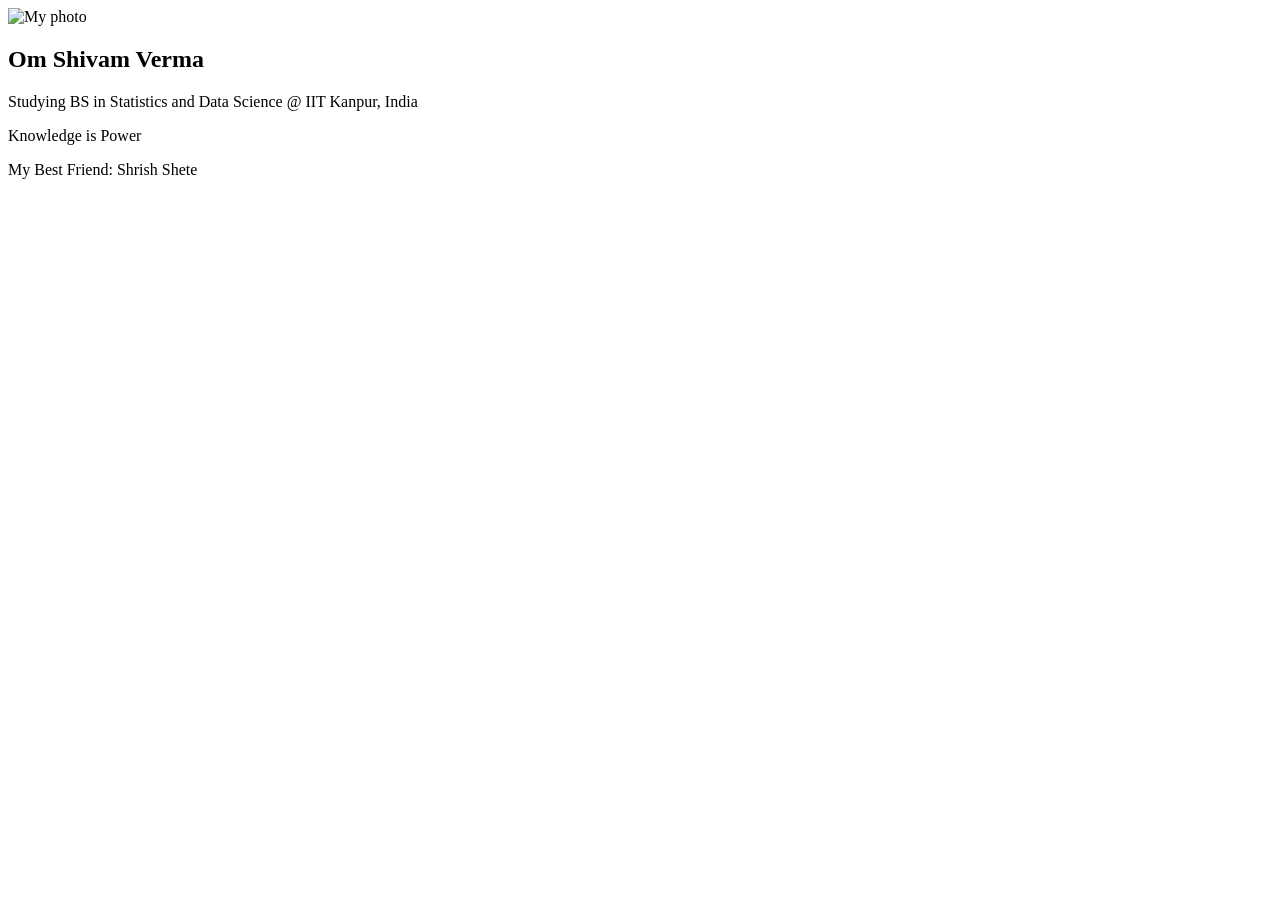
==== index.html @ f779645c "Update index.html Added image, and some content" ====
<!DOCTYPE html>
<html>
  <body>
    <img src="http://home.iitk.ac.in/~omsv21/dp" alt="My photo">
    <h2>Om Shivam Verma</h2>
    <p>Studying BS in Statistics and Data Science @ IIT Kanpur, India</p>
    <p>Knowledge is Power</p>
    <p>My Best Friend: Shrish Shete</p>
  </body>
</html>
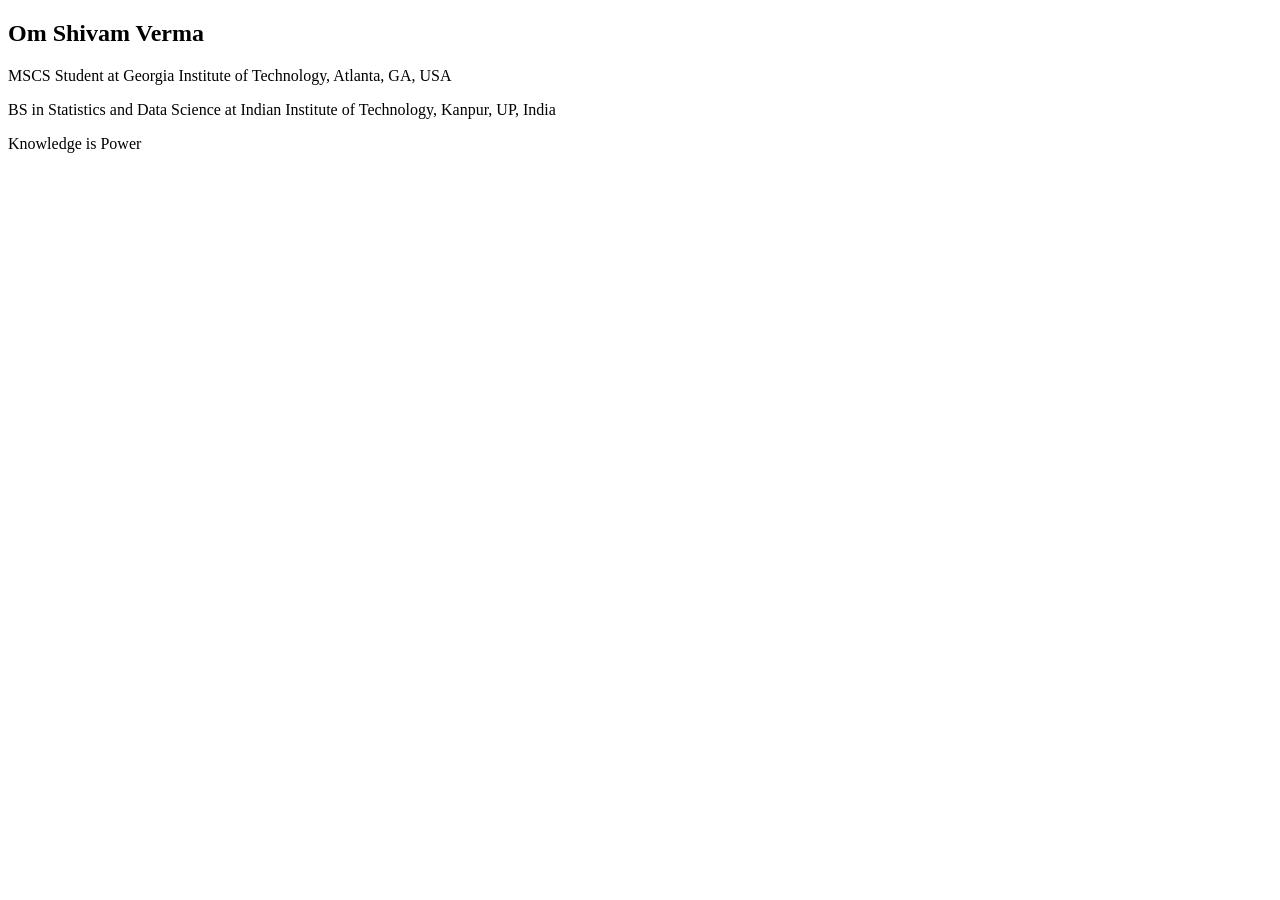
==== commit e35372c9: "Update personal information in index.html" ====
--- a/index.html
+++ b/index.html
@@ -1,10 +1,18 @@
 <!DOCTYPE html>
 <html>
+  <head>
+    <meta charset="utf-8" />
+    <meta content="width=device-width, initial-scale=1.0" name="viewport" />
+    
+    <title>Om's Page</title>
+    
+    <!-- Main CSS files -->
+    <link href="./style.css" rel="stylesheet" />
+  </head>
   <body>
-    <img src="http://home.iitk.ac.in/~omsv21/dp" alt="My photo">
     <h2>Om Shivam Verma</h2>
-    <p>Studying BS in Statistics and Data Science @ IIT Kanpur, India</p>
+    <p>MSCS Student at Georgia Institute of Technology, Atlanta, GA, USA</p>
+    <p>BS in Statistics and Data Science at Indian Institute of Technology, Kanpur, UP, India</p>
     <p>Knowledge is Power</p>
-    <p>My Best Friend: Shrish Shete</p>
   </body>
 </html>
--- a/style.css
+++ b/style.css
@@ -0,0 +1,12 @@
+.img-div {
+  overflow: hidden;
+  
+  width: 350px;
+  height: 450px;
+}
+
+.img-div img {
+  display: block;
+  width: 100%;
+  object-fit: cover;
+}
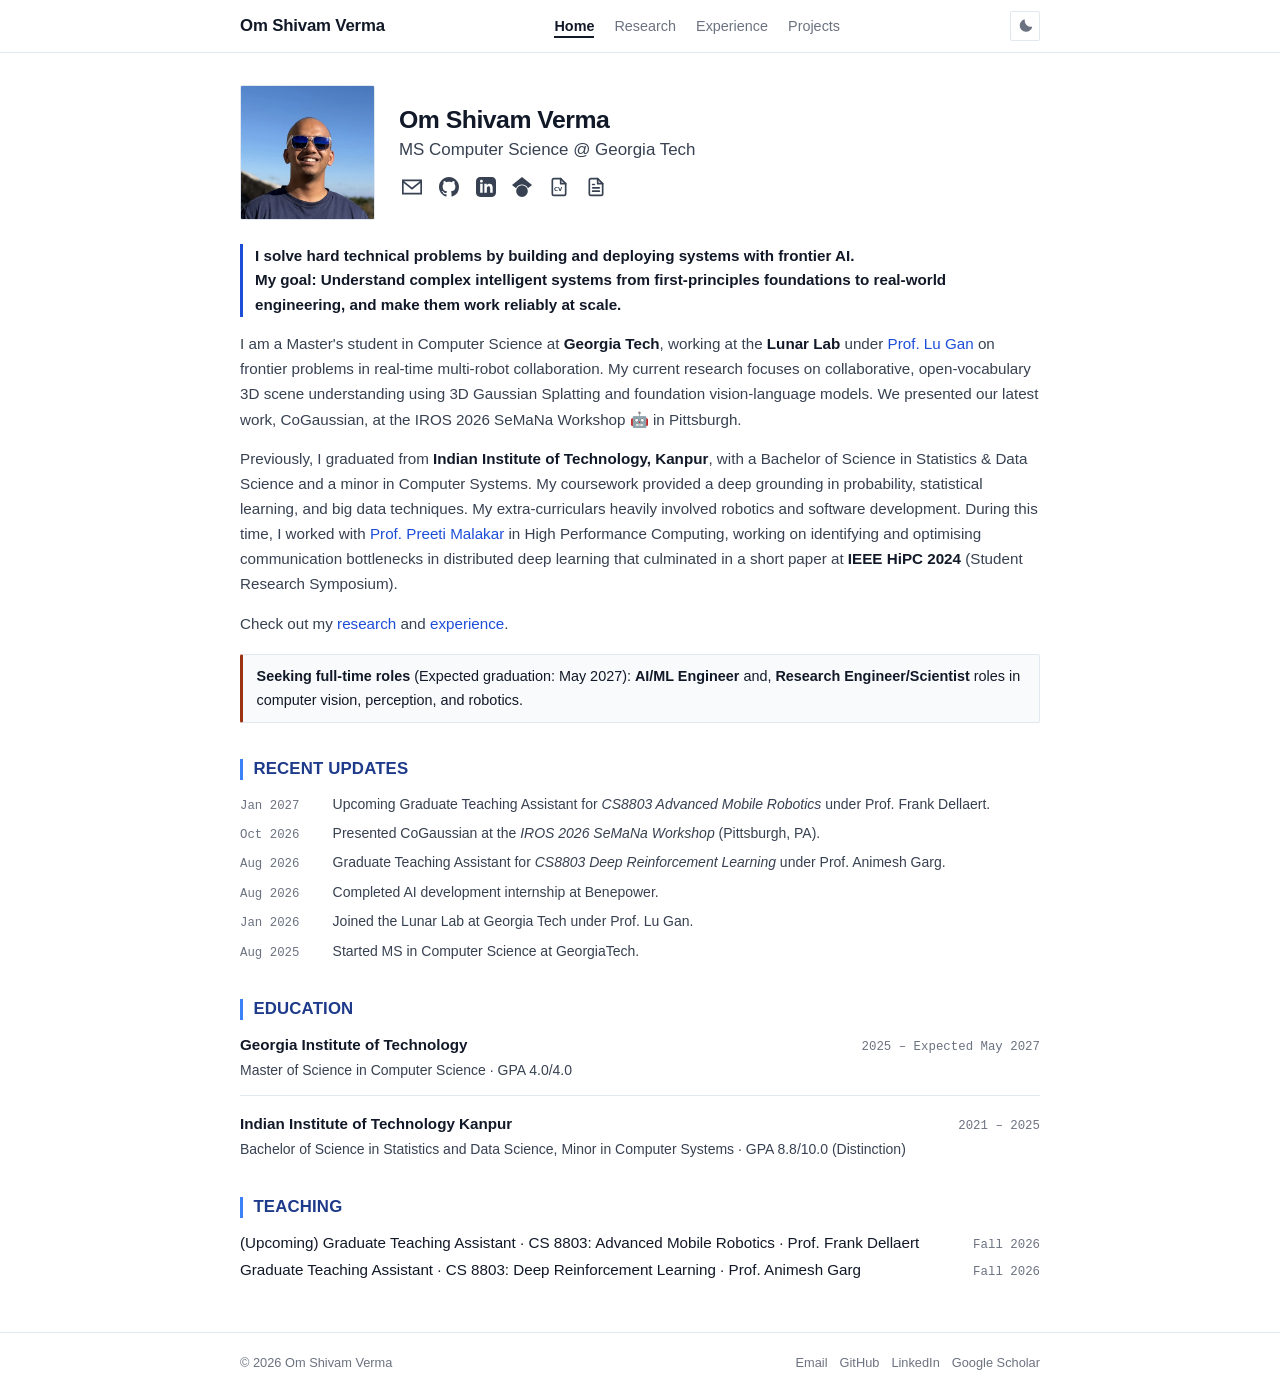
==== commit 5051c0ed: "Updated the website." ====
--- a/index.html
+++ b/index.html
@@ -1,18 +1,193 @@
 <!DOCTYPE html>
-<html>
-  <head>
-    <meta charset="utf-8" />
-    <meta content="width=device-width, initial-scale=1.0" name="viewport" />
-    
-    <title>Om's Page</title>
-    
-    <!-- Main CSS files -->
-    <link href="./style.css" rel="stylesheet" />
-  </head>
-  <body>
-    <h2>Om Shivam Verma</h2>
-    <p>MSCS Student at Georgia Institute of Technology, Atlanta, GA, USA</p>
-    <p>BS in Statistics and Data Science at Indian Institute of Technology, Kanpur, UP, India</p>
-    <p>Knowledge is Power</p>
-  </body>
+<html lang="en">
+<head>
+  <meta charset="UTF-8">
+  <meta name="viewport" content="width=device-width, initial-scale=1.0">
+  <title>Om Shivam Verma</title>
+  <meta name="description" content="Om Shivam Verma - MS CS student at Georgia Tech, Research Assistant at Lunar Lab.">
+  <link rel="stylesheet" href="assets/css/style.css">
+</head>
+<body>
+
+  
+  <header class="site-header">
+    <div class="container nav-container">
+      <a href="index.html" class="nav-brand">Om Shivam Verma</a>
+      
+      <nav>
+        <ul class="nav-links" id="nav-links">
+          <li><a href="index.html" class="active">Home</a></li>
+          <li><a href="research.html">Research</a></li>
+          <li><a href="experience.html">Experience</a></li>
+          <li><a href="projects.html">Projects</a></li>
+        </ul>
+      </nav>
+
+      <div class="nav-actions">
+        <button class="theme-toggle-btn" id="theme-toggle-btn" aria-label="Toggle theme">
+          <svg class="sun-icon" viewBox="0 0 24 24"><path d="M12 18a6 6 0 1 1 0-12 6 6 0 0 1 0 12zm0-2a4 4 0 1 0 0-8 4 4 0 0 0 0 8zM11 1h2v3h-2V1zm0 19h2v3h-2v-3zM3.515 4.929l1.414-1.414L7.05 5.636 5.636 7.05 3.515 4.93zM16.95 18.364l1.414-1.414 2.121 2.121-1.414 1.414-2.121-2.121zm2.121-14.85l1.414 1.415-2.121 2.121-1.414-1.414 2.121-2.121zM5.636 16.95l1.414 1.414-2.121 2.121-1.414-1.414 2.121-2.121zM23 11v2h-3v-2h3zM4 11v2H1v-2h3z"/></svg>
+          <svg class="moon-icon" viewBox="0 0 24 24"><path d="M12.3 2a10 10 0 0 0-.19 2 10 10 0 0 0 10 10c.7 0 1.37-.07 2-.19A10 10 0 1 1 12.3 2z"/></svg>
+        </button>
+        <button class="mobile-nav-toggle" id="mobile-nav-toggle" aria-label="Toggle menu">
+          <svg viewBox="0 0 24 24" fill="none" stroke="currentColor" stroke-width="2"><line x1="3" y1="12" x2="21" y2="12"></line><line x1="3" y1="6" x2="21" y2="6"></line><line x1="3" y1="18" x2="21" y2="18"></line></svg>
+        </button>
+      </div>
+    </div>
+  </header>
+
+  
+  <main>
+    <div class="container">
+      
+      
+      <section class="hero">
+        <img src="assets/images/myphoto_Sept2026.jpg" alt="Om Shivam Verma" class="hero-avatar">
+        <div class="hero-details">
+          <h1 class="hero-name">Om Shivam Verma</h1>
+          <p class="hero-title">MS Computer Science @ Georgia Tech</p>
+          
+          <div class="social-btn-group">
+            <a href="mailto:overma3@gatech.edu" class="social-icon-btn" title="Email (overma3@gatech.edu)" aria-label="Email">
+              <svg viewBox="0 0 24 24" fill="currentColor"><path d="M0 3v18h24v-18h-24zm21.518 2l-9.518 7.713-9.518-7.713h19.036zm-19.518 14v-11.817l10 8.104 10-8.104v11.817h-20z"/></svg>
+            </a>
+            <a href="https://github.com/omsv135" target="_blank" rel="noopener noreferrer" class="social-icon-btn" title="GitHub (@omsv135)" aria-label="GitHub">
+              <svg viewBox="0 0 24 24" fill="currentColor"><path d="M12 0C5.37 0 0 5.37 0 12c0 5.31 3.435 9.795 8.205 11.385.6.105.825-.255.825-.57 0-.285-.015-1.23-.015-2.235-3.015.555-3.795-.735-4.035-1.41-.135-.345-.72-1.41-1.23-1.695-.42-.225-1.02-.78-.015-.795.945-.015 1.62.87 1.845 1.23 1.08 1.815 2.805 1.305 3.495.99.105-.78.42-1.305.765-1.605-2.67-.3-5.46-1.335-5.46-5.925 0-1.305.465-2.385 1.23-3.225-.12-.3-.54-1.53.12-3.18 0 0 1.005-.315 3.3 1.23.96-.27 1.98-.405 3-.405s2.04.135 3 .405c2.295-1.56 3.3-1.23 3.3-1.23.66 1.65.24 2.88.12 3.18.765.84 1.23 1.905 1.23 3.225 0 4.605-2.805 5.625-5.475 5.925.435.375.81 1.095.81 2.22 0 1.605-.015 2.895-.015 3.3 0 .315.225.69.825.57A12.02 12.02 0 0024 12c0-6.63-5.37-12-12-12z"/></svg>
+            </a>
+            <a href="https://linkedin.com/in/omsv135" target="_blank" rel="noopener noreferrer" class="social-icon-btn" title="LinkedIn" aria-label="LinkedIn">
+              <svg viewBox="0 0 24 24" fill="currentColor"><path d="M19 0h-14c-2.761 0-5 2.239-5 5v14c0 2.761 2.239 5 5 5h14c2.762 0 5-2.239 5-5v-14c0-2.761-2.238-5-5-5zm-11 19h-3v-11h3v11zm-1.5-12.268c-.966 0-1.75-.79-1.75-1.764s.784-1.764 1.75-1.764 1.75.79 1.75 1.764-.783 1.764-1.75 1.764zm13.5 12.268h-3v-5.604c0-3.368-4-3.113-4 0v5.604h-3v-11h3v1.765c1.396-2.586 7-2.777 7 2.476v6.759z"/></svg>
+            </a>
+            <a href="https://scholar.google.com/citations?user=UkRxZe0AAAAJ" target="_blank" rel="noopener noreferrer" class="social-icon-btn" title="Google Scholar" aria-label="Google Scholar">
+              <svg viewBox="0 0 24 24" fill="currentColor"><path d="M12 24a7 7 0 1 1 0-14 7 7 0 0 1 0 14zm0-24L0 9.5l4.838 3.94A8 8 0 0 1 12 9a8 8 0 0 1 7.162 4.44L24 9.5z"/></svg>
+            </a>
+            <a href="assets/docs/OmShivamVerma_CV_September_2026.pdf" target="_blank" class="social-icon-btn" title="Curriculum Vitae (PDF)" aria-label="Curriculum Vitae (PDF)">
+              <svg viewBox="0 0 24 24" fill="none" stroke="currentColor" stroke-width="2" stroke-linecap="round" stroke-linejoin="round">
+                <path d="M14 2H6a2 2 0 0 0-2 2v16a2 2 0 0 0 2 2h12a2 2 0 0 0 2-2V8z"></path>
+                <polyline points="14 2 14 8 20 8"></polyline>
+                <text x="11" y="16.5" font-size="6.5" font-weight="700" fill="currentColor" stroke="none" font-family="system-ui, sans-serif" text-anchor="middle">CV</text>
+              </svg>
+            </a>
+            <a href="assets/docs/OmShivamVerma_Resume_September_2026.pdf" target="_blank" class="social-icon-btn" title="Resume (PDF)" aria-label="Resume (PDF)">
+              <svg viewBox="0 0 24 24" fill="none" stroke="currentColor" stroke-width="2" stroke-linecap="round" stroke-linejoin="round">
+                <path d="M14 2H6a2 2 0 0 0-2 2v16a2 2 0 0 0 2 2h12a2 2 0 0 0 2-2V8z"></path>
+                <polyline points="14 2 14 8 20 8"></polyline>
+                <line x1="16" y1="13" x2="8" y2="13"></line>
+                <line x1="16" y1="17" x2="8" y2="17"></line>
+                <line x1="10" y1="9" x2="8" y2="9"></line>
+              </svg>
+            </a>
+          </div>
+        </div>
+      </section>
+
+      
+      <section class="prose">
+        <p class="statement">
+          I solve hard technical problems by building and deploying systems with frontier AI.<br>
+          My goal: Understand complex intelligent systems from first-principles foundations to real-world engineering, and make them work reliably at scale.
+        </p>
+
+        <p>
+          I am a Master's student in Computer Science at <strong>Georgia Tech</strong>, working at the <strong>Lunar Lab</strong> under <a href="https://ganlumomo.github.io/" target="_blank" rel="noopener noreferrer">Prof. Lu Gan</a> on frontier problems in real-time multi-robot collaboration. My current research focuses on collaborative, open-vocabulary 3D scene understanding using 3D Gaussian Splatting and foundation vision-language models. We presented our latest work, CoGaussian, at the IROS 2026 SeMaNa Workshop 🤖 in Pittsburgh.
+        </p>
+
+        <p>
+          Previously, I graduated from <strong>Indian Institute of Technology, Kanpur</strong>, with a Bachelor of Science in Statistics &amp; Data Science and a minor in Computer Systems. My coursework provided a deep grounding in probability, statistical learning, and big data techniques. My extra-curriculars heavily involved robotics and software development. During this time, I worked with <a href="https://www.cse.iitk.ac.in/users/pmalakar/" target="_blank" rel="noopener noreferrer">Prof. Preeti Malakar</a> in High Performance Computing, working on identifying and optimising communication bottlenecks in distributed deep learning that culminated in a short paper at <strong>IEEE HiPC 2024</strong> (Student Research Symposium).
+        </p>
+
+        <p>
+          Check out my <a href="research.html">research</a> and <a href="experience.html">experience</a>.
+        </p>
+        <div class="status-note">
+          <strong>Seeking full-time roles</strong> (Expected graduation: May 2027): <strong>AI/ML Engineer</strong> and, <strong>Research Engineer/Scientist</strong> roles in computer vision, perception, and robotics.
+        </div>
+      </section>
+
+      
+      <section class="section">
+        <h2 class="section-title">Recent Updates</h2>
+        <ul class="news-list">
+          <li class="news-item">
+            <span class="news-date">Jan 2027</span>
+            <span class="news-text">Upcoming Graduate Teaching Assistant for <em>CS8803 Advanced Mobile Robotics</em> under Prof. Frank Dellaert.</span>
+          </li>
+          <li class="news-item">
+            <span class="news-date">Oct 2026</span>
+            <span class="news-text">Presented CoGaussian at the <em>IROS 2026 SeMaNa Workshop</em> (Pittsburgh, PA).</span>
+          </li>
+          <li class="news-item">
+            <span class="news-date">Aug 2026</span>
+            <span class="news-text">Graduate Teaching Assistant for <em>CS8803 Deep Reinforcement Learning</em> under Prof. Animesh Garg.</span>
+          </li>
+          <li class="news-item">
+            <span class="news-date">Aug 2026</span>
+            <span class="news-text">Completed AI development internship at Benepower.</span>
+          </li>
+          <li class="news-item">
+            <span class="news-date">Jan 2026</span>
+            <span class="news-text">Joined the Lunar Lab at Georgia Tech under Prof. Lu Gan.</span>
+          </li>
+          <li class="news-item">
+            <span class="news-date">Aug 2025</span>
+            <span class="news-text">Started MS in Computer Science at GeorgiaTech.</span>
+          </li>
+        </ul>
+      </section>
+
+      
+      <section class="section" id="education">
+        <h2 class="section-title">Education</h2>
+        
+        <div class="clean-list">
+          <div class="entry-block">
+            <div class="entry-header">
+              <span class="entry-role">Georgia Institute of Technology</span>
+              <span class="entry-date">2025 – Expected May 2027</span>
+            </div>
+            <div class="entry-org">Master of Science in Computer Science &middot; GPA 4.0/4.0</div>
+          </div>
+
+          <div class="entry-block">
+            <div class="entry-header">
+              <span class="entry-role">Indian Institute of Technology Kanpur</span>
+              <span class="entry-date">2021 – 2025</span>
+            </div>
+            <div class="entry-org">Bachelor of Science in Statistics and Data Science, Minor in Computer Systems &middot; GPA 8.8/10.0 (Distinction)</div>
+          </div>
+        </div>
+      </section>
+
+      
+      <section class="section" id="teaching">
+        <h2 class="section-title">Teaching</h2>
+        <div class="clean-list">
+          <div class="entry-block">
+            <div class="entry-header">
+              <span class="entry-role" style="font-weight: 400;">(Upcoming) Graduate Teaching Assistant &middot; CS 8803: Advanced Mobile Robotics &middot; Prof. Frank Dellaert </span>
+              <span class="entry-date">Fall 2026</span>
+            </div>
+            <div class="entry-header">
+              <span class="entry-role" style="font-weight: 400;">Graduate Teaching Assistant &middot; CS 8803: Deep Reinforcement Learning &middot; Prof. Animesh Garg </span>
+              <span class="entry-date">Fall 2026</span>
+            </div>
+          </div>
+        </div>
+      </section>
+    </div>
+  </main>
+
+  
+  <footer class="site-footer">
+    <div class="container footer-content">
+      <div>&copy; 2026 Om Shivam Verma</div>
+      <div class="footer-links">
+        <a href="mailto:overma3@gatech.edu">Email</a>
+        <a href="https://github.com/omsv135" target="_blank" rel="noopener noreferrer">GitHub</a>
+        <a href="https://linkedin.com/in/omsv135" target="_blank" rel="noopener noreferrer">LinkedIn</a>
+        <a href="https://scholar.google.com/citations?user=UkRxZe0AAAAJ" target="_blank" rel="noopener noreferrer">Google Scholar</a>
+      </div>
+    </div>
+  </footer>
+
+  <script src="assets/js/main.js"></script>
+</body>
 </html>
--- a/assets/css/style.css
+++ b/assets/css/style.css
@@ -0,0 +1,655 @@
+:root {
+  --bg: #ffffff;
+  --bg-subtle: #f8fafc;
+  --bg-hover: #f1f5f9;
+  --border: #e2e8f0;
+  --border-dark: #cbd5e1;
+  --text-main: #111827;
+  --text-muted: #374151;
+  --text-light: #6b7280;
+  --link: #1d4ed8;
+  --link-hover: #1e40af;
+  --accent: #9a3412;
+  --heading-section: #1e3a8a;
+  --heading-section-bar: #3b82f6;
+  --heading-section-border: var(--heading-section-bar);
+  --font-sans: -apple-system, BlinkMacSystemFont, "Segoe UI", Roboto, "Helvetica Neue", Arial, sans-serif;
+  --font-mono: ui-monospace, SFMono-Regular, Menlo, Monaco, Consolas, monospace;
+  --max-width: 840px;
+}
+
+[data-theme="dark"] {
+  --bg: #0f172a;
+  --bg-subtle: #1e293b;
+  --bg-hover: #334155;
+  --border: #334155;
+  --border-dark: #475569;
+  --text-main: #f9fafb;
+  --text-muted: #d1d5db;
+  --text-light: #9ca3af;
+  --link: #60a5fa;
+  --link-hover: #93c5fd;
+  --accent: #fb923c;
+  --heading-section: #93c5fd;
+  --heading-section-bar: #3b82f6;
+  --heading-section-border: var(--heading-section-bar);
+}
+
+*, *::before, *::after {
+  box-sizing: border-box;
+  margin: 0;
+  padding: 0;
+}
+
+html {
+  font-size: 16px;
+  scroll-behavior: smooth;
+}
+
+body {
+  font-family: var(--font-sans);
+  background-color: var(--bg);
+  color: var(--text-main);
+  line-height: 1.55;
+  -webkit-font-smoothing: antialiased;
+  min-height: 100vh;
+  display: flex;
+  flex-direction: column;
+}
+
+strong, b {
+  font-weight: 550;
+  color: var(--text-main);
+}
+
+.container {
+  width: 100%;
+  max-width: var(--max-width);
+  margin: 0 auto;
+  padding: 0 1.25rem;
+}
+
+header.site-header {
+  border-bottom: 1px solid var(--border);
+  background-color: var(--bg);
+  position: sticky;
+  top: 0;
+  z-index: 50;
+}
+
+.nav-container {
+  display: flex;
+  align-items: center;
+  justify-content: space-between;
+  height: 3.25rem;
+}
+
+.nav-brand {
+  font-weight: 700;
+  font-size: 1.05rem;
+  color: var(--text-main);
+  text-decoration: none;
+  letter-spacing: -0.01em;
+}
+
+.nav-links {
+  display: flex;
+  align-items: center;
+  gap: 1.25rem;
+  list-style: none;
+}
+
+.nav-links a {
+  text-decoration: none;
+  font-size: 0.9rem;
+  color: var(--text-light);
+  font-weight: 500;
+  transition: color 0.15s ease;
+}
+
+.nav-links a:hover,
+.nav-links a.active {
+  color: var(--text-main);
+  font-weight: 600;
+  border-bottom: 2px solid var(--text-main);
+  padding-bottom: 2px;
+}
+
+.nav-actions {
+  display: flex;
+  align-items: center;
+  gap: 0.75rem;
+}
+
+.theme-toggle-btn {
+  background: none;
+  border: 1px solid var(--border);
+  color: var(--text-light);
+  width: 1.9rem;
+  height: 1.9rem;
+  display: flex;
+  align-items: center;
+  justify-content: center;
+  cursor: pointer;
+  border-radius: 2px;
+  transition: background 0.15s ease, border-color 0.15s ease;
+}
+
+.theme-toggle-btn:hover {
+  color: var(--text-main);
+  background-color: var(--bg-subtle);
+  border-color: var(--border-dark);
+}
+
+.theme-toggle-btn svg {
+  width: 0.95rem;
+  height: 0.95rem;
+  fill: currentColor;
+}
+
+.mobile-nav-toggle {
+  display: none;
+  background: none;
+  border: 1px solid var(--border);
+  color: var(--text-main);
+  padding: 0.35rem;
+  border-radius: 2px;
+  cursor: pointer;
+}
+
+.mobile-nav-toggle svg {
+  width: 1.2rem;
+  height: 1.2rem;
+  display: block;
+}
+
+main {
+  flex: 1 0 auto;
+  padding: 2rem 0 3rem 0;
+}
+
+.page-title {
+  font-size: 1.25rem;
+  font-weight: 600;
+  letter-spacing: 0.01em;
+  text-transform: uppercase;
+  color: var(--text-main);
+  margin-bottom: 1.25rem;
+  padding-bottom: 0.45rem;
+  border-bottom: 1px solid var(--border);
+}
+
+.btn-rect {
+  display: inline-flex;
+  align-items: center;
+  gap: 0.35rem;
+  padding: 0.3rem 0.6rem;
+  font-size: 0.825rem;
+  font-weight: 500;
+  text-decoration: none;
+  background-color: var(--bg-subtle);
+  color: var(--text-main);
+  border: 1px solid var(--border);
+  border-radius: 2px;
+  transition: background-color 0.15s ease, border-color 0.15s ease, color 0.15s ease;
+  line-height: 1.2;
+  text-transform: none;
+  letter-spacing: normal;
+}
+
+.btn-rect:hover {
+  background-color: var(--bg-hover);
+  border-color: var(--border-dark);
+  color: var(--link);
+}
+
+.btn-rect svg {
+  width: 0.9rem;
+  height: 0.9rem;
+  fill: currentColor;
+  flex-shrink: 0;
+}
+
+.tech-box-row {
+  display: flex;
+  flex-wrap: wrap;
+  gap: 0.35rem;
+  margin-top: 0.45rem;
+}
+
+.tech-box {
+  display: inline-block;
+  font-family: var(--font-mono);
+  font-size: 0.75rem;
+  padding: 0.12rem 0.45rem;
+  border: 1px solid var(--border);
+  border-radius: 2px;
+  background-color: var(--bg-subtle);
+  color: var(--text-muted);
+}
+
+.hero {
+  display: flex;
+  align-items: center;
+  gap: 1.5rem;
+  margin-bottom: 1.5rem;
+}
+
+.hero-avatar {
+  width: 135px;
+  height: 135px;
+  border-radius: 2px;
+  object-fit: cover;
+  border: 1px solid var(--border);
+  flex-shrink: 0;
+}
+
+.hero-details {
+  display: flex;
+  flex-direction: column;
+  gap: 0.25rem;
+}
+
+.hero-name {
+  font-size: 1.55rem;
+  font-weight: 700;
+  letter-spacing: -0.02em;
+  color: var(--text-main);
+  line-height: 1.2;
+}
+
+.hero-title {
+  font-size: 1.06rem;
+  font-weight: 500;
+  color: var(--text-muted);
+  line-height: 1.35;
+}
+
+.social-btn-group {
+  display: flex;
+  align-items: center;
+  flex-wrap: wrap;
+  gap: 0.65rem;
+  margin-top: 0.5rem;
+}
+
+.social-icon-btn {
+  display: inline-flex;
+  align-items: center;
+  justify-content: center;
+  color: var(--text-muted);
+  text-decoration: none;
+  padding: 0.2rem;
+  transition: color 0.15s ease, transform 0.15s ease;
+  line-height: 1;
+}
+
+.social-icon-btn:hover {
+  color: var(--link);
+  transform: translateY(-1px);
+}
+
+.social-icon-btn svg {
+  width: 1.25rem;
+  height: 1.25rem;
+  display: block;
+}
+
+.prose {
+  font-size: 0.95rem;
+  color: var(--text-muted);
+  line-height: 1.65;
+}
+
+.prose p {
+  margin-bottom: 0.9rem;
+}
+
+.prose p:last-child {
+  margin-bottom: 0;
+}
+
+.prose strong {
+  color: var(--text-main);
+  font-weight: 550;
+}
+
+.prose a {
+  color: var(--link);
+  text-decoration: none;
+}
+
+.prose a:hover {
+  text-decoration: underline;
+}
+
+.statement {
+  font-size: 0.95rem;
+  font-weight: 550;
+  color: var(--text-main);
+  margin-bottom: 0.95rem;
+  line-height: 1.6;
+  border-left: 3px solid var(--link);
+  padding-left: 0.75rem;
+}
+
+.status-note {
+  font-size: 0.9rem;
+  background-color: var(--bg-subtle);
+  border: 1px solid var(--border);
+  border-left: 3px solid var(--accent);
+  padding: 0.6rem 0.85rem;
+  margin: 1.15rem 0;
+  color: var(--text-main);
+  border-radius: 2px;
+}
+
+.section {
+  margin-top: 2.25rem;
+}
+
+.section:first-child {
+  margin-top: 0;
+}
+
+.section-title {
+  font-size: 1.05rem;
+  font-weight: 600;
+  letter-spacing: 0.01em;
+  color: var(--heading-section);
+  text-transform: uppercase;
+  margin-bottom: 0.85rem;
+  padding-left: 0.65rem;
+  border-left: 3px solid var(--heading-section-bar);
+  line-height: 1.25;
+  display: flex;
+  justify-content: space-between;
+  align-items: center;
+  flex-wrap: wrap;
+  gap: 0.5rem;
+}
+
+.news-list {
+  list-style: none;
+  display: flex;
+  flex-direction: column;
+  gap: 0.45rem;
+  font-size: 0.875rem;
+}
+
+.news-item {
+  display: flex;
+  gap: 1.1rem;
+  align-items: baseline;
+}
+
+.news-date {
+  font-family: var(--font-mono);
+  font-size: 0.775rem;
+  color: var(--text-light);
+  min-width: 75px;
+  flex-shrink: 0;
+}
+
+.news-text {
+  color: var(--text-muted);
+  line-height: 1.45;
+}
+
+.news-text strong {
+  color: var(--text-main);
+}
+
+.clean-list {
+  list-style: none;
+  display: flex;
+  flex-direction: column;
+  gap: 1rem;
+}
+
+.entry-block {
+  padding-bottom: 0.85rem;
+  border-bottom: 1px solid var(--border);
+}
+
+.entry-block:last-child {
+  border-bottom: none;
+  padding-bottom: 0;
+}
+
+.entry-header {
+  display: flex;
+  justify-content: space-between;
+  align-items: baseline;
+  flex-wrap: wrap;
+  gap: 0.4rem;
+  margin-bottom: 0.15rem;
+}
+
+.entry-role {
+  font-size: 0.95rem;
+  font-weight: 650;
+  color: var(--text-main);
+}
+
+#teaching .entry-role {
+  font-weight: 400;
+}
+
+.entry-org {
+  font-weight: 500;
+  font-size: 0.875rem;
+  color: var(--text-muted);
+}
+
+.entry-date {
+  font-family: var(--font-mono);
+  font-size: 0.775rem;
+  color: var(--text-light);
+}
+
+.pub-item {
+  display: flex;
+  gap: 1.15rem;
+  align-items: flex-start;
+  padding-bottom: 1.25rem;
+  border-bottom: 1px solid var(--border);
+}
+
+.pub-item:last-child {
+  border-bottom: none;
+  padding-bottom: 0;
+}
+
+.pub-thumb {
+  width: 145px;
+  height: 110px;
+  object-fit: contain;
+  background-color: var(--bg-subtle);
+  border: 1px solid var(--border);
+  border-radius: 2px;
+  flex-shrink: 0;
+}
+
+.pub-details {
+  display: flex;
+  flex-direction: column;
+  gap: 0.2rem;
+  font-size: 0.875rem;
+}
+
+.pub-title {
+  font-size: 0.95rem;
+  font-weight: 550;
+  color: var(--text-main);
+  line-height: 1.35;
+}
+
+.pub-authors {
+  color: var(--text-muted);
+}
+
+.pub-authors strong {
+  color: var(--text-main);
+}
+
+.pub-venue {
+  color: var(--accent);
+  font-weight: 500;
+  font-size: 0.85rem;
+}
+
+.item-links {
+  display: flex;
+  flex-wrap: wrap;
+  gap: 0.4rem;
+  margin-top: 0.4rem;
+}
+
+.projects-list {
+  display: flex;
+  flex-direction: column;
+  gap: 1.25rem;
+}
+
+.project-item {
+  display: flex;
+  gap: 1.15rem;
+  padding-bottom: 1.25rem;
+  border-bottom: 1px solid var(--border);
+}
+
+.project-item:last-child {
+  border-bottom: none;
+  padding-bottom: 0;
+}
+
+.project-img {
+  width: 145px;
+  height: 110px;
+  object-fit: cover;
+  border: 1px solid var(--border);
+  border-radius: 2px;
+  flex-shrink: 0;
+}
+
+.project-details {
+  display: flex;
+  flex-direction: column;
+  gap: 0.2rem;
+  font-size: 0.875rem;
+}
+
+.project-header-inline {
+  display: flex;
+  align-items: center;
+  gap: 0.45rem;
+  flex-wrap: wrap;
+}
+
+.project-icon-link {
+  display: inline-flex;
+  align-items: center;
+  color: var(--text-muted);
+  text-decoration: none;
+  transition: color 0.15s ease, transform 0.15s ease;
+  line-height: 1;
+}
+
+.project-icon-link:hover {
+  color: var(--link);
+  transform: translateY(-1px);
+}
+
+.project-icon-link svg {
+  width: 0.95rem;
+  height: 0.95rem;
+  display: block;
+  fill: currentColor;
+}
+
+.project-title {
+  font-size: 0.95rem;
+  font-weight: 650;
+  color: var(--text-main);
+}
+
+.project-badge {
+  font-size: 0.75rem;
+  color: var(--accent);
+  font-weight: 600;
+}
+
+.project-desc {
+  color: var(--text-muted);
+  line-height: 1.45;
+  margin-top: 0.1rem;
+}
+
+footer.site-footer {
+  margin-top: auto;
+  border-top: 1px solid var(--border);
+  padding: 1.25rem 0;
+  font-size: 0.8rem;
+  color: var(--text-light);
+}
+
+.footer-content {
+  display: flex;
+  justify-content: space-between;
+  align-items: center;
+  flex-wrap: wrap;
+  gap: 0.5rem;
+}
+
+.footer-links {
+  display: flex;
+  gap: 0.75rem;
+}
+
+.footer-links a {
+  color: var(--text-light);
+  text-decoration: none;
+}
+
+.footer-links a:hover {
+  color: var(--text-main);
+}
+
+@media (max-width: 640px) {
+  .hero {
+    flex-direction: column;
+    align-items: flex-start;
+    gap: 0.85rem;
+  }
+
+  .pub-item, .project-item {
+    flex-direction: column;
+  }
+
+  .pub-thumb, .project-img {
+    width: 100%;
+    height: 160px;
+  }
+
+  .nav-links {
+    display: none;
+    position: absolute;
+    top: 3.25rem;
+    left: 0;
+    right: 0;
+    background-color: var(--bg);
+    border-bottom: 1px solid var(--border);
+    flex-direction: column;
+    padding: 0.85rem 1.15rem;
+    gap: 0.65rem;
+  }
+
+  .nav-links.show {
+    display: flex;
+  }
+
+  .mobile-nav-toggle {
+    display: block;
+  }
+}
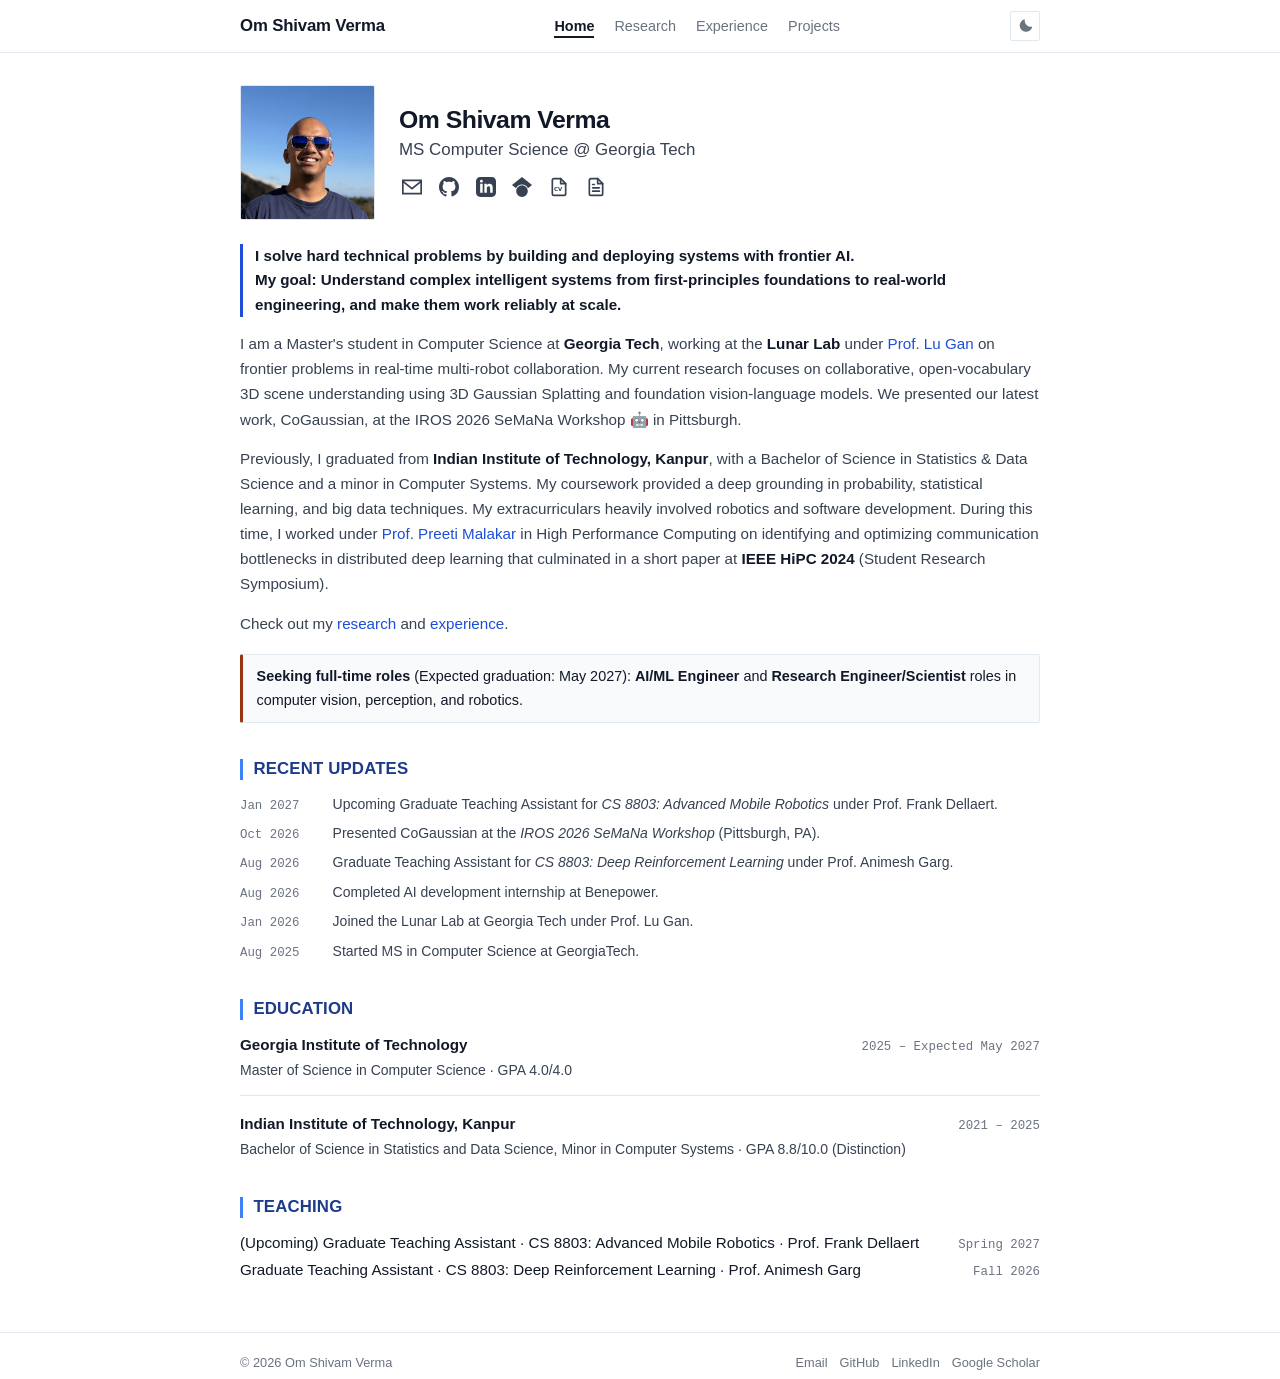
==== commit 466a3dde: "Fixed minor errors." ====
--- a/index.html
+++ b/index.html
@@ -91,14 +91,14 @@
         </p>
 
         <p>
-          Previously, I graduated from <strong>Indian Institute of Technology, Kanpur</strong>, with a Bachelor of Science in Statistics &amp; Data Science and a minor in Computer Systems. My coursework provided a deep grounding in probability, statistical learning, and big data techniques. My extra-curriculars heavily involved robotics and software development. During this time, I worked with <a href="https://www.cse.iitk.ac.in/users/pmalakar/" target="_blank" rel="noopener noreferrer">Prof. Preeti Malakar</a> in High Performance Computing, working on identifying and optimising communication bottlenecks in distributed deep learning that culminated in a short paper at <strong>IEEE HiPC 2024</strong> (Student Research Symposium).
+          Previously, I graduated from <strong>Indian Institute of Technology, Kanpur</strong>, with a Bachelor of Science in Statistics &amp; Data Science and a minor in Computer Systems. My coursework provided a deep grounding in probability, statistical learning, and big data techniques. My extracurriculars heavily involved robotics and software development. During this time, I worked under <a href="https://www.cse.iitk.ac.in/users/pmalakar/" target="_blank" rel="noopener noreferrer">Prof. Preeti Malakar</a> in High Performance Computing on identifying and optimizing communication bottlenecks in distributed deep learning that culminated in a short paper at <strong>IEEE HiPC 2024</strong> (Student Research Symposium).
         </p>
 
         <p>
           Check out my <a href="research.html">research</a> and <a href="experience.html">experience</a>.
         </p>
         <div class="status-note">
-          <strong>Seeking full-time roles</strong> (Expected graduation: May 2027): <strong>AI/ML Engineer</strong> and, <strong>Research Engineer/Scientist</strong> roles in computer vision, perception, and robotics.
+          <strong>Seeking full-time roles</strong> (Expected graduation: May 2027): <strong>AI/ML Engineer</strong> and <strong>Research Engineer/Scientist</strong> roles in computer vision, perception, and robotics.
         </div>
       </section>
 
@@ -108,7 +108,7 @@
         <ul class="news-list">
           <li class="news-item">
             <span class="news-date">Jan 2027</span>
-            <span class="news-text">Upcoming Graduate Teaching Assistant for <em>CS8803 Advanced Mobile Robotics</em> under Prof. Frank Dellaert.</span>
+            <span class="news-text">Upcoming Graduate Teaching Assistant for <em>CS 8803: Advanced Mobile Robotics</em> under Prof. Frank Dellaert.</span>
           </li>
           <li class="news-item">
             <span class="news-date">Oct 2026</span>
@@ -116,7 +116,7 @@
           </li>
           <li class="news-item">
             <span class="news-date">Aug 2026</span>
-            <span class="news-text">Graduate Teaching Assistant for <em>CS8803 Deep Reinforcement Learning</em> under Prof. Animesh Garg.</span>
+            <span class="news-text">Graduate Teaching Assistant for <em>CS 8803: Deep Reinforcement Learning</em> under Prof. Animesh Garg.</span>
           </li>
           <li class="news-item">
             <span class="news-date">Aug 2026</span>
@@ -148,7 +148,7 @@
 
           <div class="entry-block">
             <div class="entry-header">
-              <span class="entry-role">Indian Institute of Technology Kanpur</span>
+              <span class="entry-role">Indian Institute of Technology, Kanpur</span>
               <span class="entry-date">2021 – 2025</span>
             </div>
             <div class="entry-org">Bachelor of Science in Statistics and Data Science, Minor in Computer Systems &middot; GPA 8.8/10.0 (Distinction)</div>
@@ -162,11 +162,11 @@
         <div class="clean-list">
           <div class="entry-block">
             <div class="entry-header">
-              <span class="entry-role" style="font-weight: 400;">(Upcoming) Graduate Teaching Assistant &middot; CS 8803: Advanced Mobile Robotics &middot; Prof. Frank Dellaert </span>
-              <span class="entry-date">Fall 2026</span>
+              <span class="entry-role" style="font-weight: 400;">(Upcoming) Graduate Teaching Assistant &middot; CS 8803: Advanced Mobile Robotics &middot; Prof. Frank Dellaert</span>
+              <span class="entry-date">Spring 2027</span>
             </div>
             <div class="entry-header">
-              <span class="entry-role" style="font-weight: 400;">Graduate Teaching Assistant &middot; CS 8803: Deep Reinforcement Learning &middot; Prof. Animesh Garg </span>
+              <span class="entry-role" style="font-weight: 400;">Graduate Teaching Assistant &middot; CS 8803: Deep Reinforcement Learning &middot; Prof. Animesh Garg</span>
               <span class="entry-date">Fall 2026</span>
             </div>
           </div>
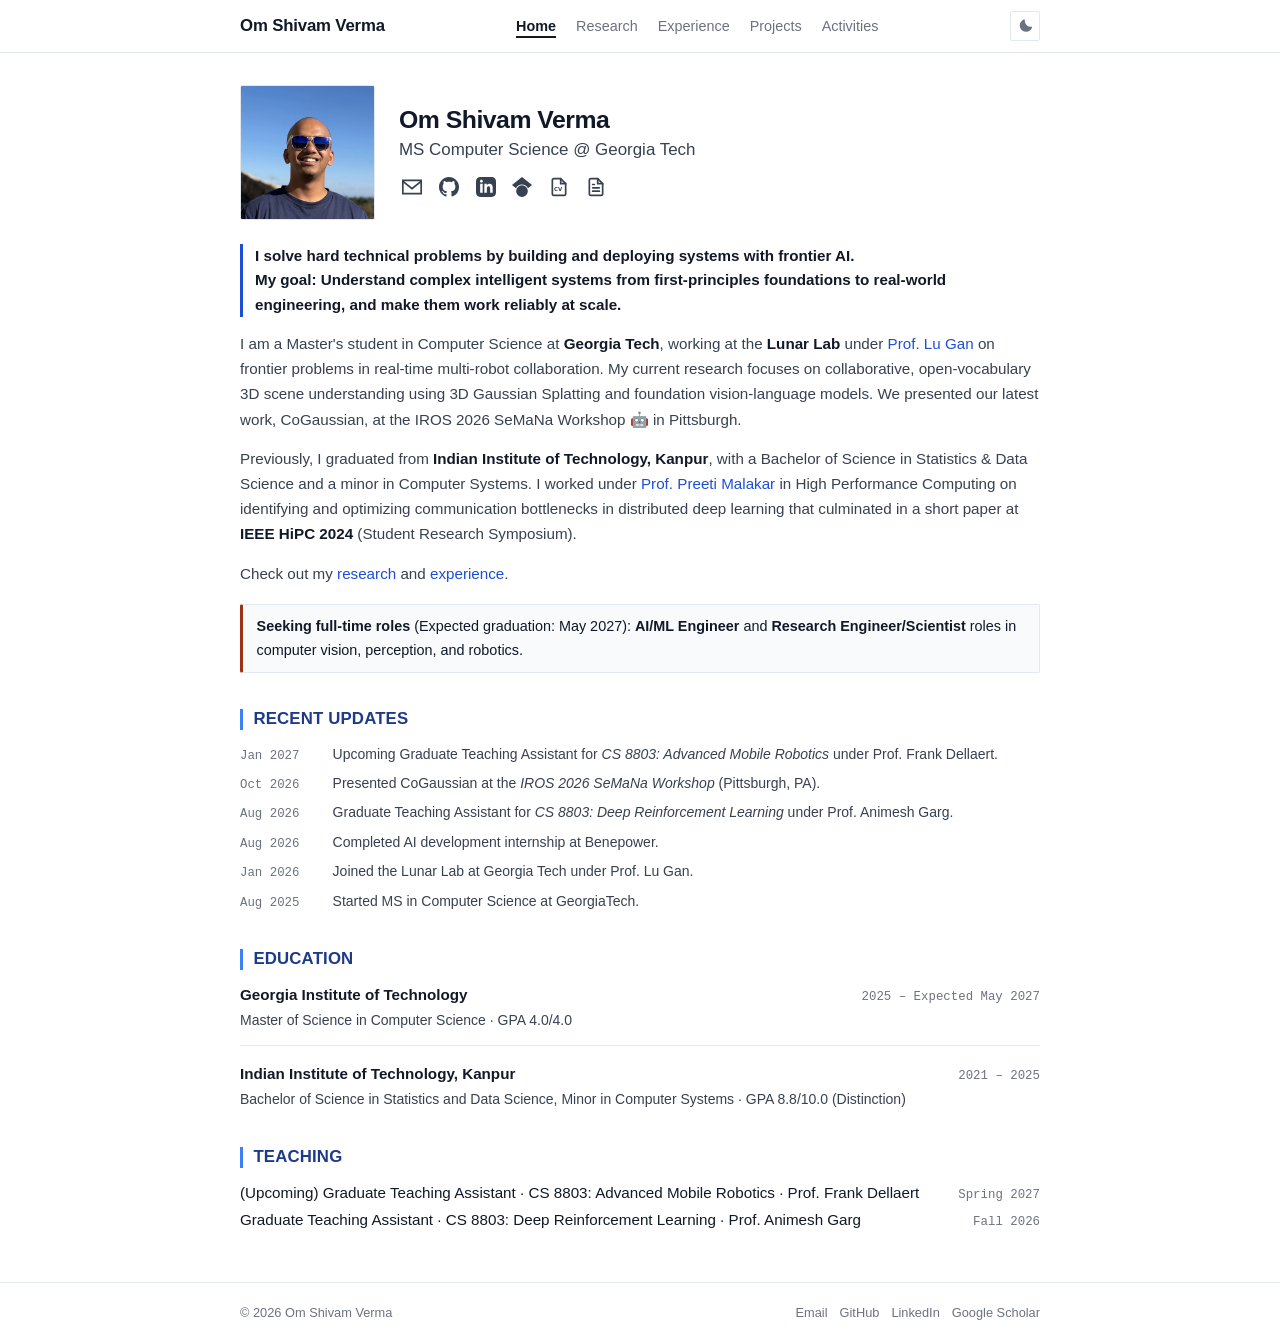
==== commit 8e069e9f: "Added activities page, added icon, edited index page text." ====
--- a/index.html
+++ b/index.html
@@ -4,8 +4,49 @@
   <meta charset="UTF-8">
   <meta name="viewport" content="width=device-width, initial-scale=1.0">
   <title>Om Shivam Verma</title>
-  <meta name="description" content="Om Shivam Verma - MS CS student at Georgia Tech, Research Assistant at Lunar Lab.">
+  <meta name="description" content="Om Shivam Verma - MS CS student at Georgia Tech, Lunar Lab.">
+  <link rel="canonical" href="https://omsv135.github.io/">
+  <meta property="og:title" content="Om Shivam Verma">
+  <meta property="og:description" content="MS CS student at Georgia Tech, Lunar Lab.">
+  <meta property="og:url" content="https://omsv135.github.io/">
+  <meta property="og:type" content="website">
+  <meta property="og:image" content="https://omsv135.github.io/assets/images/myphoto_Sept2026.jpg">
+  <meta name="twitter:card" content="summary">
+  <meta name="twitter:title" content="Om Shivam Verma">
+  <meta name="twitter:description" content="MS CS student at Georgia Tech, Lunar Lab.">
+  <meta name="twitter:image" content="https://omsv135.github.io/assets/images/myphoto_Sept2026.jpg">
+  <link rel="icon" type="image/png" href="assets/images/icon.png">
   <link rel="stylesheet" href="assets/css/style.css">
+  <script type="application/ld+json">
+  {
+    "@context": "https://schema.org",
+    "@type": "Person",
+    "name": "Om Shivam Verma",
+    "url": "https://omsv135.github.io/",
+    "image": "https://omsv135.github.io/assets/images/myphoto_Sept2026.jpg",
+    "affiliation": {
+      "@type": "CollegeOrUniversity",
+      "name": "Georgia Institute of Technology"
+    },
+    "alumniOf": {
+      "@type": "CollegeOrUniversity",
+      "name": "Indian Institute of Technology, Kanpur"
+    },
+    "sameAs": [
+      "https://scholar.google.com/citations?user=UkRxZe0AAAAJ",
+      "https://github.com/omsv135",
+      "https://linkedin.com/in/omsv135"
+    ],
+    "knowsAbout": [
+      "Robotics",
+      "Computer Vision",
+      "3D Gaussian Splatting",
+      "Multi-Robot Systems",
+      "Distributed Deep Learning",
+      "Deep Reinforcement Learning"
+    ]
+  }
+  </script>
 </head>
 <body>
 
@@ -20,6 +61,7 @@
           <li><a href="research.html">Research</a></li>
           <li><a href="experience.html">Experience</a></li>
           <li><a href="projects.html">Projects</a></li>
+          <li><a href="activities.html">Activities</a></li>
         </ul>
       </nav>
 
@@ -91,7 +133,7 @@
         </p>
 
         <p>
-          Previously, I graduated from <strong>Indian Institute of Technology, Kanpur</strong>, with a Bachelor of Science in Statistics &amp; Data Science and a minor in Computer Systems. My coursework provided a deep grounding in probability, statistical learning, and big data techniques. My extracurriculars heavily involved robotics and software development. During this time, I worked under <a href="https://www.cse.iitk.ac.in/users/pmalakar/" target="_blank" rel="noopener noreferrer">Prof. Preeti Malakar</a> in High Performance Computing on identifying and optimizing communication bottlenecks in distributed deep learning that culminated in a short paper at <strong>IEEE HiPC 2024</strong> (Student Research Symposium).
+          Previously, I graduated from <strong>Indian Institute of Technology, Kanpur</strong>, with a Bachelor of Science in Statistics &amp; Data Science and a minor in Computer Systems. I worked under <a href="https://www.cse.iitk.ac.in/users/pmalakar/" target="_blank" rel="noopener noreferrer">Prof. Preeti Malakar</a> in High Performance Computing on identifying and optimizing communication bottlenecks in distributed deep learning that culminated in a short paper at <strong>IEEE HiPC 2024</strong> (Student Research Symposium).
         </p>
 
         <p>
--- a/assets/css/style.css
+++ b/assets/css/style.css
@@ -616,6 +616,51 @@
   color: var(--text-main);
 }
 
+.activity-photo-wrap {
+  margin-top: 0.75rem;
+  border-radius: 2px;
+  overflow: hidden;
+  border: 1px solid var(--border);
+}
+
+.activity-photo {
+  width: 100%;
+  height: auto;
+  max-height: 420px;
+  object-fit: cover;
+  display: block;
+}
+
+.photo-grid {
+  display: grid;
+  grid-template-columns: 1fr 1fr;
+  gap: 0.85rem;
+  margin-top: 0.75rem;
+}
+
+.photo-card {
+  border: 1px solid var(--border);
+  border-radius: 2px;
+  overflow: hidden;
+  background-color: var(--bg-subtle);
+}
+
+.photo-card img {
+  width: 100%;
+  height: 240px;
+  object-fit: cover;
+  display: block;
+}
+
+.photo-caption {
+  display: block;
+  font-size: 0.775rem;
+  color: var(--text-light);
+  padding: 0.35rem 0.55rem;
+  background-color: var(--bg-subtle);
+  border-top: 1px solid var(--border);
+}
+
 @media (max-width: 640px) {
   .hero {
     flex-direction: column;
@@ -630,6 +675,10 @@
   .pub-thumb, .project-img {
     width: 100%;
     height: 160px;
+  }
+
+  .photo-grid {
+    grid-template-columns: 1fr;
   }
 
   .nav-links {
